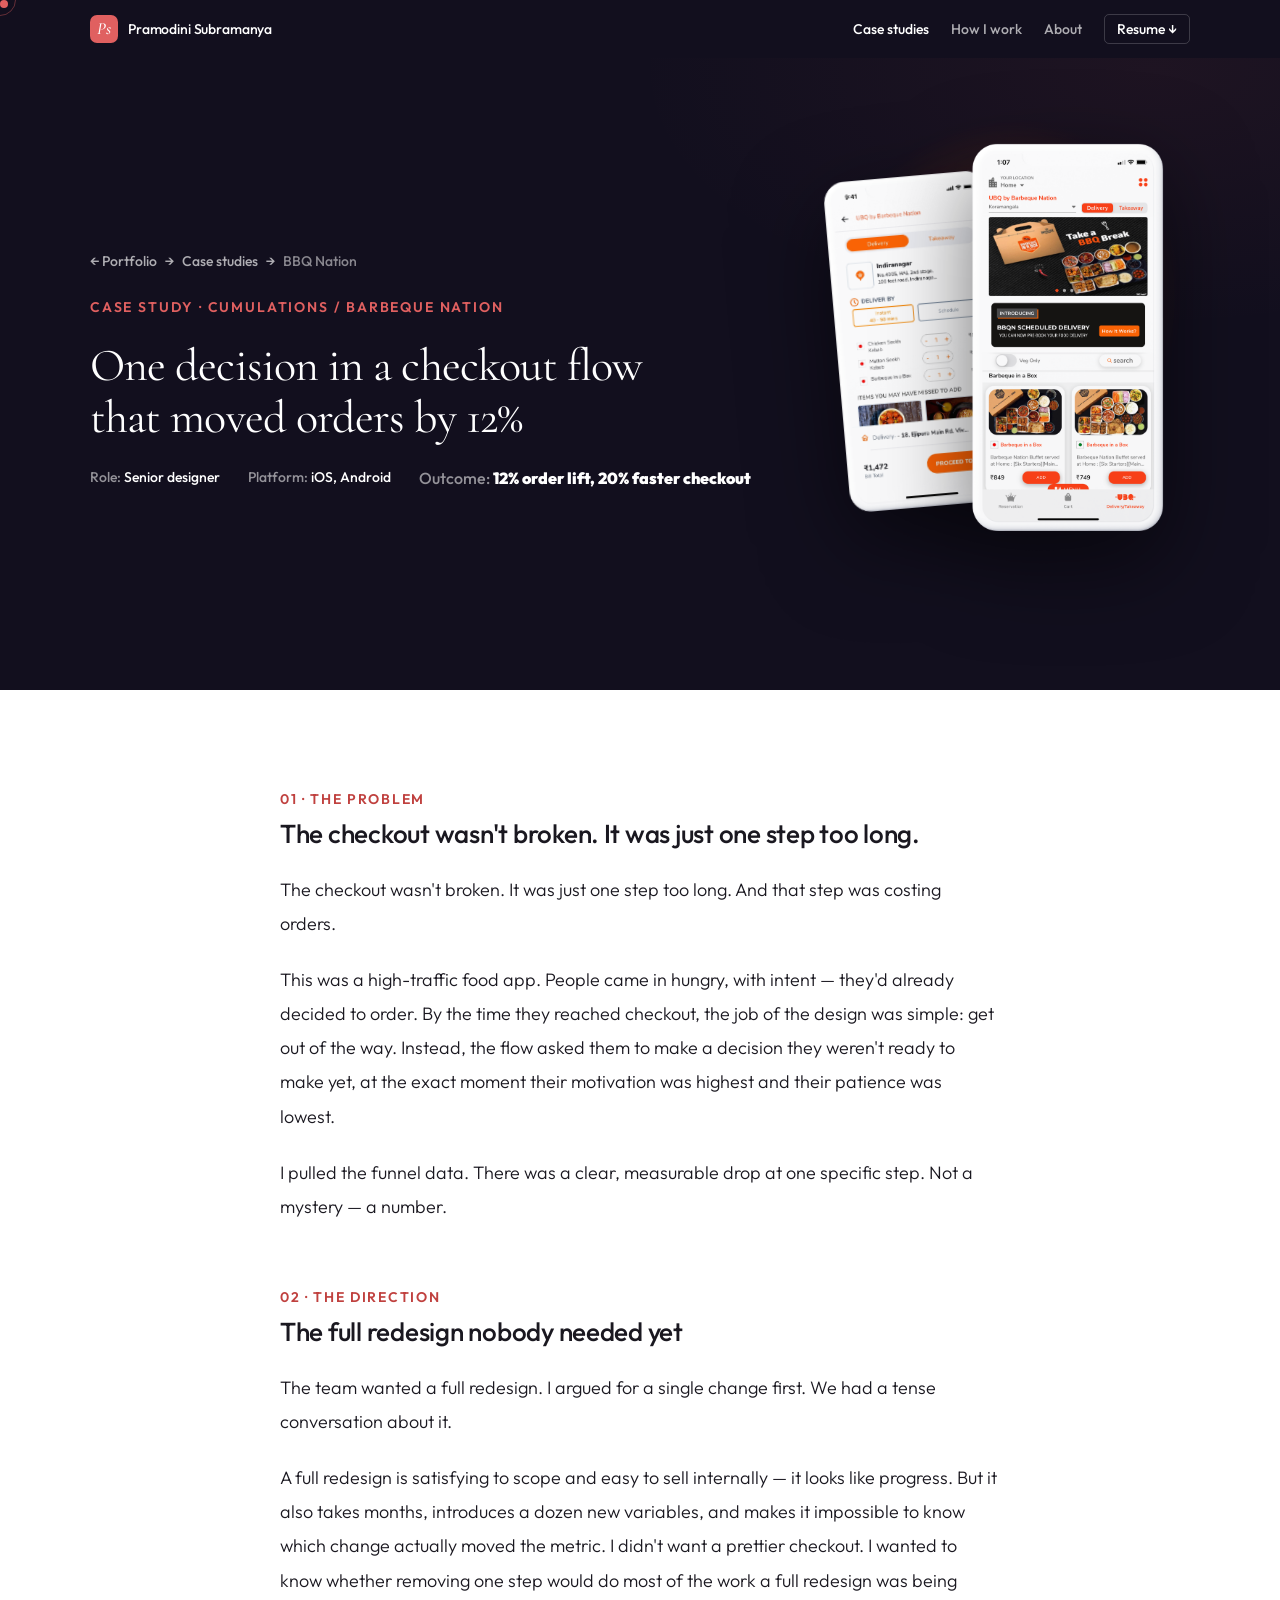
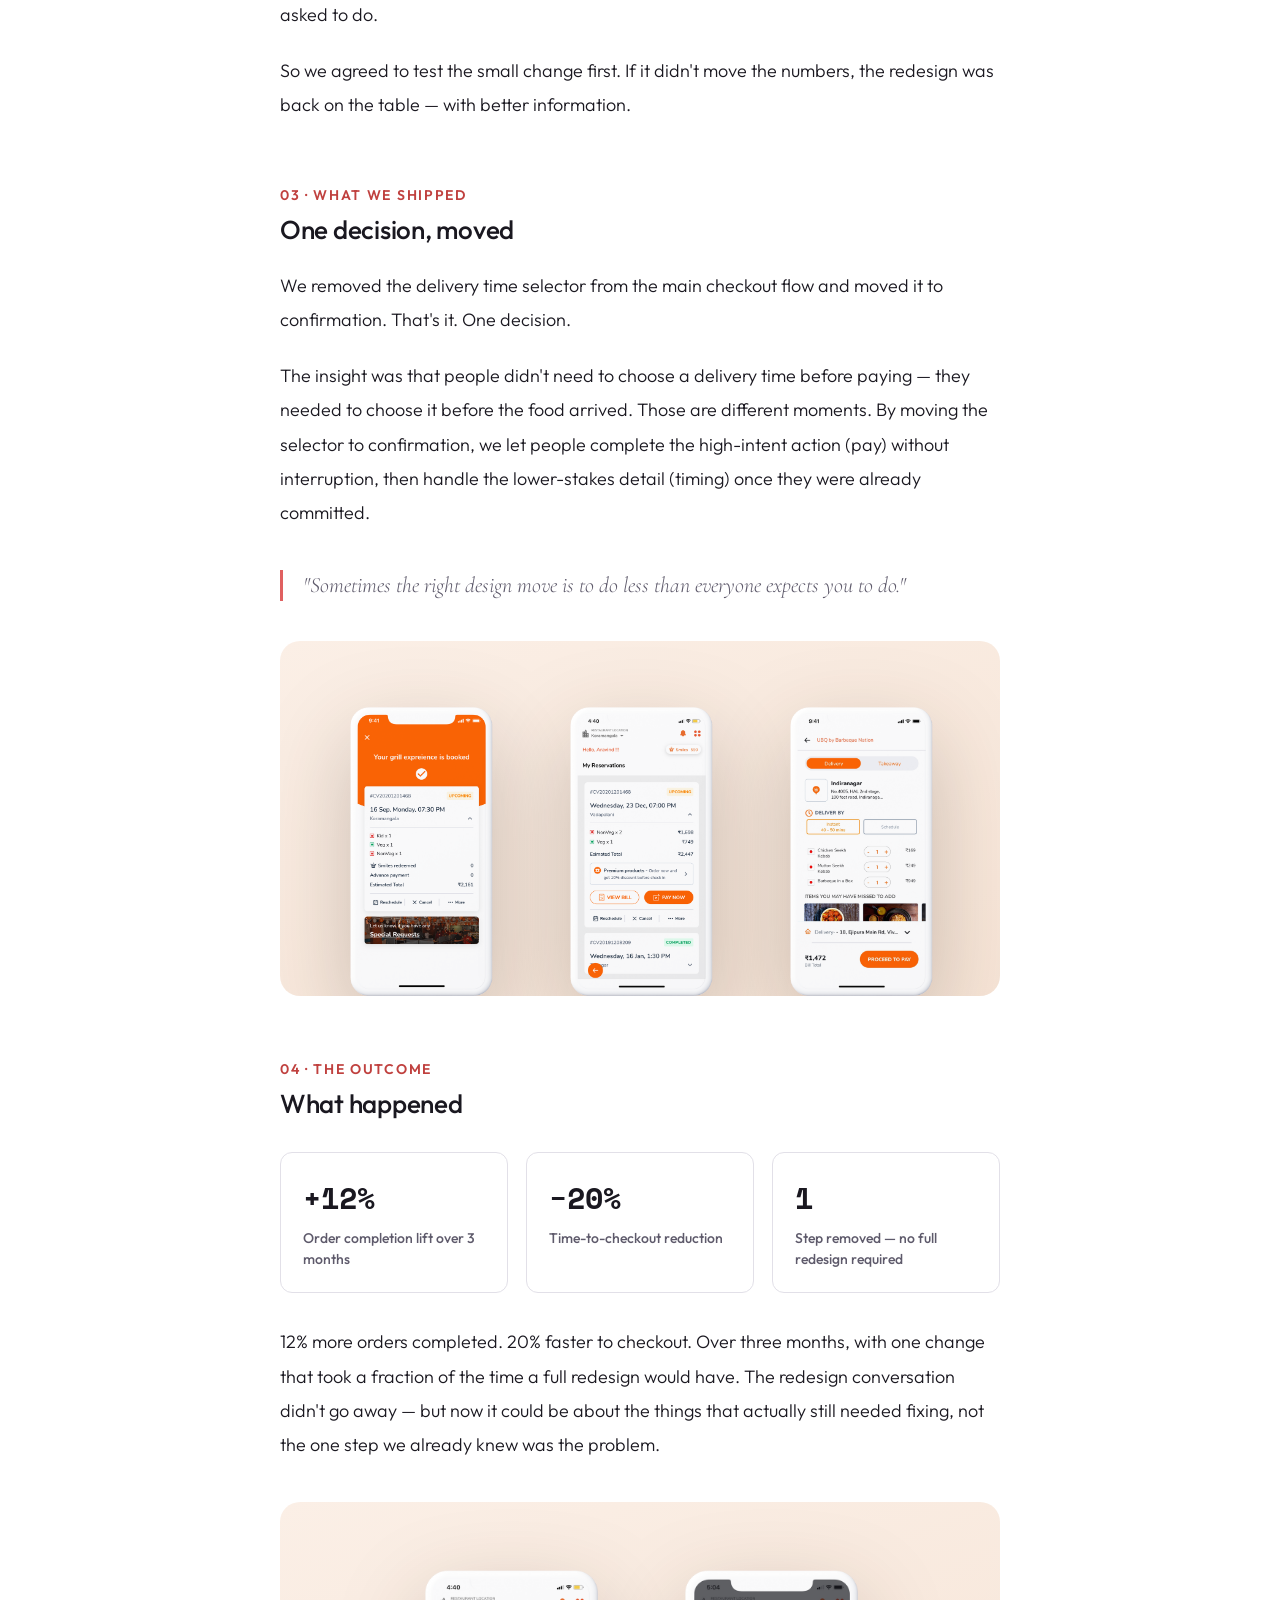
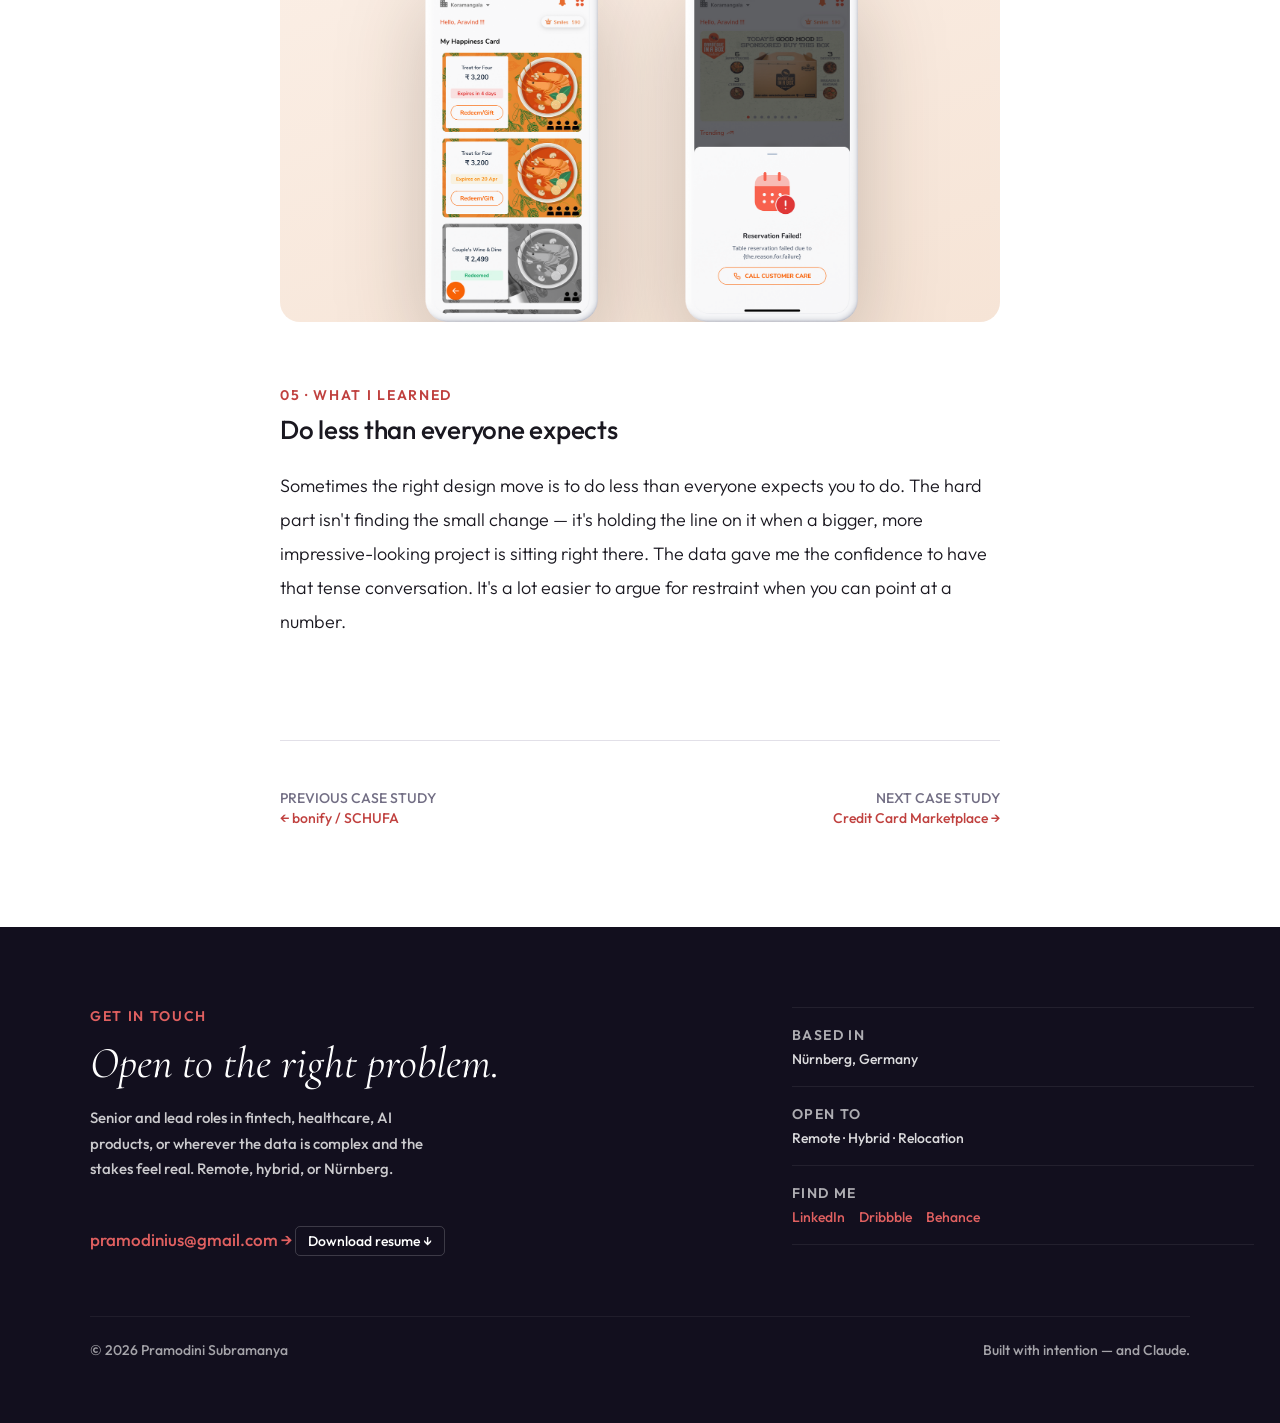
==== case-study-bbq.html @ 043a4c6e "Initial portfolio deployment" ====
<!DOCTYPE html>
<html lang="en">
<head>
<meta charset="UTF-8">
<meta name="viewport" content="width=device-width, initial-scale=1.0">
<title>Barbeque Nation Checkout — Case Study · Pramodini Subramanya</title>
<link rel="preconnect" href="https://fonts.googleapis.com">
<link rel="preconnect" href="https://fonts.gstatic.com" crossorigin>
<link href="https://fonts.googleapis.com/css2?family=Cormorant+Garamond:ital,wght@0,400;0,500;1,400;1,500&family=Outfit:wght@300;400;500;600&family=Space+Mono:wght@400;700&display=swap" rel="stylesheet">
<link rel="stylesheet" href="style.css">
</head>
<body>
<div class="scroll-bar"></div>

<!-- ============ NAV ============ -->
<nav class="nav enter">
  <a href="index.html" class="nav-brand brand-logo" data-transition><span class="brand-mark">Ps</span><span class="brand-name">Pramodini Subramanya</span></a>
  <div class="nav-right">
    <div class="nav-links">
      <a href="index.html#case-studies" class="active" data-transition>Case studies</a>
      <a href="index.html#how-i-work" data-transition>How I work</a>
      <a href="about.html" data-transition>About</a>
    </div>
    <a href="resume.pdf" download class="ghost-btn">Resume ↓</a>
    <button class="nav-burger" aria-label="Open menu"><span></span><span></span><span></span></button>
  </div>
</nav>
<div class="mobile-menu">
  <a href="index.html#case-studies" data-transition>Case studies</a>
  <a href="index.html#how-i-work" data-transition>How I work</a>
  <a href="about.html" data-transition>About</a>
  <a href="resume.pdf" download>Resume ↓</a>
</div>

<!-- ============ HERO ============ -->
<header class="hero" data-screen-label="Case study hero">
  <div class="hero-inner cs-hero-grid">
    <div class="cs-hero-copy">
      <div class="cs-breadcrumb enter" style="--d:120ms">
        <a href="index.html#case-studies" data-transition>← Portfolio</a>
        <span>→</span>
        <a href="index.html#case-studies" data-transition>Case studies</a>
        <span>→</span>
        <span style="color:rgba(255,255,255,0.5);">BBQ Nation</span>
      </div>
      <div class="eyebrow hero-eyebrow enter" style="--d:220ms">CASE STUDY · CUMULATIONS / BARBEQUE NATION</div>
      <h1 class="cs-headline enter" style="--d:340ms">One decision in a checkout flow that moved orders by 12%</h1>
      <div class="cs-meta enter" style="--d:460ms">
        <span style="color: rgb(255, 255, 255); font-size: 14px"><strong>Role:</strong> Senior designer</span>
        <span style="color: rgb(255, 255, 255); font-size: 14px"><strong>Platform:</strong> iOS, Android</span>
        <span style="color: rgb(255, 255, 255); font-weight: 900; font-size: 16px"><strong>Outcome:</strong> 12% order lift, 20% faster checkout</span>
      </div>
    </div>
    <div class="cs-hero-visual cs-hero-visual--bbq enter" style="--d:560ms" aria-hidden="true">
      <img class="bbq-phone bbq-phone--back" src="assets/bbq/pm7.png" alt="">
      <img class="bbq-phone bbq-phone--front" src="assets/bbq/pm13.png" alt="">
    </div>
  </div>
</header>

<!-- ============ BODY ============ -->
<article class="section bg-white" data-screen-label="Case study body">
  <div class="cs-body">

    <section class="cs-chapter reveal">
      <div class="eyebrow">01 · THE PROBLEM</div>
      <h2 class="cs-chapter-title">The checkout wasn't broken. It was just one step too long.</h2>
      <p class="cs-text">The checkout wasn't broken. It was just one step too long. And that step was costing orders.</p>
      <p class="cs-text">This was a high-traffic food app. People came in hungry, with intent — they'd already decided to order. By the time they reached checkout, the job of the design was simple: get out of the way. Instead, the flow asked them to make a decision they weren't ready to make yet, at the exact moment their motivation was highest and their patience was lowest.</p>
      <p class="cs-text">I pulled the funnel data. There was a clear, measurable drop at one specific step. Not a mystery — a number.</p>
    </section>

    <section class="cs-chapter reveal">
      <div class="eyebrow">02 · THE DIRECTION </div>
      <h2 class="cs-chapter-title">The full redesign nobody needed yet</h2>
      <p class="cs-text">The team wanted a full redesign. I argued for a single change first. We had a tense conversation about it.</p>
      <p class="cs-text">A full redesign is satisfying to scope and easy to sell internally — it looks like progress. But it also takes months, introduces a dozen new variables, and makes it impossible to know which change actually moved the metric. I didn't want a prettier checkout. I wanted to know whether removing one step would do most of the work a full redesign was being asked to do.</p>
      <p class="cs-text">So we agreed to test the small change first. If it didn't move the numbers, the redesign was back on the table — with better information.</p>
    </section>

    <section class="cs-chapter reveal">
      <div class="eyebrow">03 · WHAT WE SHIPPED</div>
      <h2 class="cs-chapter-title">One decision, moved</h2>
      <p class="cs-text">We removed the delivery time selector from the main checkout flow and moved it to confirmation. That's it. One decision.</p>
      <p class="cs-text">The insight was that people didn't need to choose a delivery time before paying — they needed to choose it before the food arrived. Those are different moments. By moving the selector to confirmation, we let people complete the high-intent action (pay) without interruption, then handle the lower-stakes detail (timing) once they were already committed.</p>
      <p class="cs-pull">"Sometimes the right design move is to do less than everyone expects you to do."</p>
      <div class="cs-shots cs-shots--row">
        <div class="cs-shots-panel">
          <img src="assets/bbq-mock-1.png" alt="Barbeque Nation app — happiness card screen" loading="lazy">
          <img src="assets/bbq-mock-3.png" alt="Barbeque Nation app — booking screen" loading="lazy">
          <img src="assets/bbq-mock-4.png" alt="Barbeque Nation app — menu screen" loading="lazy">
        </div>
      </div>
    </section>

    <section class="cs-chapter reveal">
      <div class="eyebrow">04 · THE OUTCOME</div>
      <h2 class="cs-chapter-title">What happened</h2>
      <div class="cs-metrics">
        <div class="cs-metric">
          <div class="cs-metric-num">+12%</div>
          <div class="cs-metric-label">Order completion lift over 3 months</div>
        </div>
        <div class="cs-metric">
          <div class="cs-metric-num">−20%</div>
          <div class="cs-metric-label">Time-to-checkout reduction</div>
        </div>
        <div class="cs-metric">
          <div class="cs-metric-num">1</div>
          <div class="cs-metric-label">Step removed — no full redesign required</div>
        </div>
      </div>
      <p class="cs-text">12% more orders completed. 20% faster to checkout. Over three months, with one change that took a fraction of the time a full redesign would have. The redesign conversation didn't go away — but now it could be about the things that actually still needed fixing, not the one step we already knew was the problem.</p>
      <div class="cs-shots cs-shots--row">
        <div class="cs-shots-panel">
          <img src="assets/bbq-mock-2.png" alt="Barbeque Nation app — rewards screen" loading="lazy">
          <img src="assets/bbq-mock-5.png" alt="Barbeque Nation app — order screen" loading="lazy">
        </div>
      </div>
    </section>

    <section class="cs-chapter reveal">
      <div class="eyebrow">05 · WHAT I LEARNED</div>
      <h2 class="cs-chapter-title">Do less than everyone expects</h2>
      <p class="cs-text">Sometimes the right design move is to do less than everyone expects you to do. The hard part isn't finding the small change — it's holding the line on it when a bigger, more impressive-looking project is sitting right there. The data gave me the confidence to have that tense conversation. It's a lot easier to argue for restraint when you can point at a number.</p>
    </section>

  </div>
</article>

<!-- ============ CASE STUDY NAV ============ -->
<section class="section bg-white" style="padding-top:0;" data-screen-label="Case study nav">
  <div class="cs-nav">
    <a href="case-study-bonify.html" data-transition>
      <span class="cs-nav-meta">PREVIOUS CASE STUDY</span>
      ← bonify / SCHUFA
    </a>
    <a href="case-study-cc.html" data-transition class="cs-nav-next">
      <span class="cs-nav-meta">NEXT CASE STUDY</span>
      Credit Card Marketplace →
    </a>
  </div>
</section>

<!-- ============ FOOTER ============ -->
<footer class="site-footer" data-screen-label="Contact">
  <div class="footer-inner">
    <div class="footer-top">
      <div class="reveal">
        <div class="eyebrow">GET IN TOUCH</div>
        <p class="footer-quote">Open to the right problem.</p>
        <p class="footer-sub">Senior and lead roles in fintech, healthcare, AI products, or wherever the data is complex and the stakes feel real. Remote, hybrid, or Nürnberg.</p>
        <a href="mailto:pramodinius@gmail.com" class="footer-email">pramodinius@gmail.com →</a>
        <a href="resume.pdf" download class="ghost-btn footer-resume">Download resume ↓</a>
      </div>
      <div class="footer-rows reveal reveal-d1">
        <div class="footer-row">
          <div class="footer-label">Based in</div>
          <div class="footer-value">Nürnberg, Germany</div>
        </div>
        <div class="footer-row">
          <div class="footer-label">Open to</div>
          <div class="footer-value">Remote · Hybrid · Relocation</div>
        </div>
        <div class="footer-row">
          <div class="footer-label">Find me</div>
          <div class="footer-value">
            <a href="https://www.linkedin.com/in/pramodinius/" target="_blank" rel="noopener">LinkedIn</a>
            <a href="https://dribbble.com/Pramodini" target="_blank" rel="noopener">Dribbble</a>
            <a href="https://www.behance.net/pramodinius" target="_blank" rel="noopener">Behance</a>
          </div>
        </div>
      </div>
    </div>
    <div class="footer-bottom">
      <span>© 2026 Pramodini Subramanya</span>
      <span>Built with intention — and Claude.</span>
    </div>
  </div>
</footer>

<script src="app.js"></script>
</body>
</html>
---- style.css ----
/* ============================================================
   Pramodini Subramanya — Portfolio
   Shared styles · Palette E (Midnight & Coral)
   ============================================================ */

:root {
  --midnight: #120F1E;
  --midnight-light: #1C1829;
  --coral: #E06060;
  --coral-dark: #C44848;
  --coral-bg: #FDEAEA;
  --coral-border: #F0BBBB;
  --page-bg: #F6F5F8;
  --white: #FFFFFF;
  --text-primary: #1A1820;
  --text-secondary: #5E5A6B;
  --text-faint: #726E84;
  --coral-on-light: #C0413F;
  --border: #E2E0E8;
  --border-hover: #C8C5D4;
  --green: #1A9E6E;
  --green-bg: #E3F5EE;
  --ease: cubic-bezier(0.22, 1, 0.36, 1);
}

* { margin: 0; padding: 0; box-sizing: border-box; }

html { scroll-behavior: smooth; }

body {
  font-family: 'Outfit', sans-serif;
  background: var(--page-bg);
  color: var(--text-primary);
  font-weight: 300;
  -webkit-font-smoothing: antialiased;
  text-rendering: optimizeLegibility;
  opacity: 1;
  transition: opacity 0.22s ease;
}
body.fade-out { opacity: 0; }

a { color: inherit; text-decoration: none; }

/* Custom cursor — only on fine pointers */
@media (hover: hover) and (pointer: fine) {
  body.cursor-active * { cursor: none; }
}
.cursor-dot {
  width: 8px; height: 8px;
  background: var(--coral);
  border-radius: 50%;
  position: fixed;
  top: 0; left: 0;
  pointer-events: none;
  z-index: 9999;
  display: flex;
  align-items: center;
  justify-content: center;
  font-family: 'Outfit', sans-serif;
  font-weight: 500;
  font-size: 11px;
  color: transparent;
  white-space: nowrap;
  transition: width 0.2s var(--ease), height 0.2s var(--ease),
              background 0.2s var(--ease), border-radius 0.2s var(--ease),
              color 0.15s var(--ease);
}
.cursor-ring {
  width: 32px; height: 32px;
  border: 1px solid rgba(224,96,96,0.4);
  border-radius: 50%;
  position: fixed;
  top: 0; left: 0;
  pointer-events: none;
  z-index: 9998;
  transition: opacity 0.2s var(--ease);
}
body.cursor-link .cursor-dot {
  width: 48px; height: 48px;
  background: rgba(224,96,96,0.3);
}
body.cursor-link .cursor-ring { opacity: 0; }
body.cursor-view .cursor-dot {
  width: auto; height: 28px;
  padding: 0 14px;
  border-radius: 20px;
  background: var(--coral);
  color: var(--white);
}
body.cursor-view .cursor-ring { opacity: 0; }
@media (hover: none), (pointer: coarse) {
  .cursor-dot, .cursor-ring { display: none; }
}

/* Scroll progress bar */
.scroll-bar {
  position: fixed;
  top: 0; left: 0;
  height: 2px;
  width: 0;
  background: var(--coral);
  z-index: 9997;
}

/* Focus rings */
a:focus-visible, button:focus-visible {
  outline: 2px solid var(--coral);
  outline-offset: 3px;
}

/* ---------- Entrance + reveal ---------- */
@keyframes slideUp {
  from { opacity: 0; transform: translateY(20px); }
  to { opacity: 1; transform: none; }
}
@keyframes navDrop {
  from { opacity: 0; transform: translateY(-20px); }
  to { opacity: 1; transform: none; }
}
.enter { opacity: 0; }
body.loaded .enter {
  animation: slideUp 0.5s var(--ease) both;
  animation-delay: var(--d, 0ms);
}
body.loaded .nav.enter {
  animation: navDrop 0.4s ease-out both;
}

.reveal {
  opacity: 0;
  transform: translateY(22px);
  transition: opacity 0.55s var(--ease), transform 0.55s var(--ease);
}
.reveal.in-view { opacity: 1; transform: none; }
.reveal-d1 { transition-delay: 80ms; }
.reveal-d2 { transition-delay: 160ms; }
.reveal-d3 { transition-delay: 240ms; }

@media (prefers-reduced-motion: reduce) {
  *, .reveal { animation: none !important; transition: none !important; }
  .enter, .reveal { opacity: 1 !important; transform: none !important; }
  html { scroll-behavior: auto; }
}

/* ---------- Shared type helpers ---------- */
.eyebrow {
  font-family: 'Outfit', sans-serif;
  font-weight: 600;
  font-size: 14px;
  letter-spacing: 0.12em;
  text-transform: uppercase;
  color: var(--coral-on-light);
}
.hero .eyebrow,
.site-footer .eyebrow { color: var(--coral); }
.serif { font-family: 'Cormorant Garamond', serif; }
.mono { font-family: 'Space Mono', monospace; }

/* ---------- NAV ---------- */
.nav {
  position: fixed;
  top: 0; left: 0; right: 0;
  height: 58px;
  background: var(--midnight);
  z-index: 200;
  display: flex;
  align-items: center;
  justify-content: space-between;
  padding: 0 max(80px, calc((100% - 1100px) / 2));
  transition: background 0.3s ease, backdrop-filter 0.3s ease, border-color 0.3s ease;
  border-bottom: 1px solid transparent;
}
.nav.scrolled {
  background: rgba(18,15,30,0.88);
  -webkit-backdrop-filter: blur(14px);
  backdrop-filter: blur(14px);
  border-bottom: 1px solid rgba(255,255,255,0.06);
}
.nav-brand { font-weight: 500; font-size: 14px; color: var(--white); }
.brand-logo { display: inline-flex; align-items: center; gap: 10px; }
.brand-mark {
  width: 28px; height: 28px;
  flex: 0 0 28px;
  border-radius: 7px;
  background: var(--coral);
  display: inline-flex;
  align-items: center;
  justify-content: center;
  font-family: 'Cormorant Garamond', serif;
  font-style: italic;
  font-weight: 500;
  font-size: 17px;
  line-height: 1;
  color: #fff;
  padding-right: 1px;
}
.brand-name { font-weight: 500; font-size: 14px; color: #fff; letter-spacing: -0.01em; white-space: nowrap; }
.nav-right { display: flex; align-items: center; gap: 22px; }
.nav-links { display: flex; align-items: center; gap: 22px; }
.nav-links a {
  font-weight: 500;
  font-size: 14px;
  color: rgba(255,255,255,0.66);
  transition: color 0.2s var(--ease), font-weight 0.2s var(--ease);
}
.nav-links a:hover { color: #fff; }
.nav-links a.active { color: #fff; font-weight: 500; }

.ghost-btn {
  display: inline-flex;
  align-items: center;
  gap: 5px;
  background: transparent;
  border: 1px solid rgba(255,255,255,0.18);
  color: #fff;
  font-family: 'Outfit', sans-serif;
  font-size: 14px;
  font-weight: 500;
  padding: 5px 12px;
  border-radius: 5px;
  cursor: pointer;
  transition: border-color 0.2s var(--ease);
}
.ghost-btn:hover { border-color: rgba(255,255,255,0.4); }

.available-badge {
  background: var(--green);
  color: #fff;
  font-size: 14px;
  font-weight: 500;
  padding: 3px 10px;
  border-radius: 20px;
}
@media (prefers-reduced-motion: no-preference) {
  .available-badge { animation: pulse 3s infinite; }
}
@keyframes pulse { 0%,100% { opacity: 1; } 50% { opacity: 0.65; } }

/* Hamburger */
.nav-burger {
  display: none;
  flex-direction: column;
  gap: 5px;
  background: none;
  border: none;
  cursor: pointer;
  padding: 6px;
}
.nav-burger span {
  display: block;
  width: 22px; height: 1.5px;
  background: #fff;
  transition: transform 0.3s var(--ease), opacity 0.3s var(--ease);
}
.mobile-menu {
  position: fixed;
  inset: 0;
  background: var(--midnight);
  z-index: 199;
  display: flex;
  flex-direction: column;
  align-items: center;
  justify-content: center;
  gap: 28px;
  opacity: 0;
  pointer-events: none;
  transition: opacity 0.3s var(--ease);
}
.mobile-menu.open { opacity: 1; pointer-events: auto; }
.mobile-menu a { font-size: 18px; font-weight: 400; color: #fff; }

/* ---------- Layout shells ---------- */
.section { padding: 100px 80px; }
.section-inner { max-width: 1100px; margin: 0 auto; }
.bg-white { background: var(--white); }
.bg-page { background: var(--page-bg); }
.bg-cream { background: #F4EEE4; }
.bg-midnight { background: var(--midnight); }

.section-header { margin-bottom: 56px; }
.section-title {
  font-weight: 500;
  font-size: 30px;
  color: var(--text-primary);
  margin-top: 10px;
  letter-spacing: -0.01em;
}
.section-sub {
  font-weight: 300;
  font-size: 16px;
  color: var(--text-secondary);
  line-height: 1.65;
  max-width: 440px;
  margin-top: 10px;
}

/* ---------- HERO (shared) ---------- */
.hero {
  background: var(--midnight);
  padding: 130px 80px 80px;
  position: relative;
  background-image: radial-gradient(ellipse 800px 400px at 90% 10%, rgba(224,96,96,0.06) 0%, transparent 65%);
}
.hero-full { min-height: 100vh; display: flex; flex-direction: column; justify-content: center; }
.hero-inner { max-width: 1100px; margin: 0 auto; width: 100%; }

/* Two-column hero with portrait */
.hero-inner-split {
  display: grid;
  grid-template-columns: minmax(0,1fr) 380px;
  grid-template-areas: "copy portrait" "proof proof";
  column-gap: 64px;
  row-gap: 60px;
  align-items: center;
}
.hero-copy { grid-area: copy; }
.hero-portrait { grid-area: portrait; justify-self: end; width: 100%; max-width: 380px; }
.hero-inner-split .proof-strip { grid-area: proof; }
.hero-portrait-frame {
  position: relative;
  width: 100%;
  aspect-ratio: 1000 / 1066;
  border-radius: 26px;
  overflow: hidden;
  box-shadow: 0 40px 80px -30px rgba(0,0,0,0.6), 0 0 0 1px rgba(255,255,255,0.06);
}
.hero-portrait-frame img { width: 100%; height: 100%; display: block; }
.eyelid {
  position: absolute;
  transform-origin: 50% 0%;
  transform: scaleY(0);
  border-radius: 42% 42% 50% 50% / 22% 22% 100% 100%;
  box-shadow: inset 0 2px 4px rgba(140,60,35,0.35);
  pointer-events: none;
  animation: blink 5.4s ease-in-out infinite;
}
.eyelid-left  { left: 33.4%; top: 43.6%; width: 12.6%; height: 6.0%; background: linear-gradient(#f3956a 0%, #f6a172 100%); }
.eyelid-right { left: 54.6%; top: 43.6%; width: 11.8%; height: 5.8%; background: linear-gradient(#ec8a60 0%, #f1996a 100%); }
@keyframes blink {
  0%, 92% { transform: scaleY(0); }
  95% { transform: scaleY(1); }
  97% { transform: scaleY(1); }
  100% { transform: scaleY(0); }
}
.hero-eyebrow { margin-bottom: 24px; letter-spacing: 0.13em; }

.hero-headline {
  font-family: 'Cormorant Garamond', serif;
  font-weight: 400;
  font-size: 58px;
  line-height: 1.1;
  letter-spacing: -0.02em;
  color: #fff;
  max-width: 660px;
}
.hero-headline .hl-italic { font-style: italic; color: rgba(255,255,255,0.55); display: block; }
.hero-headline span { display: block; }

.hero-sub {
  font-weight: 300;
  font-size: 17px;
  color: rgba(255,255,255,0.72);
  line-height: 1.8;
  max-width: 460px;
  margin-top: 26px;
  margin-bottom: 38px;
}

.hero-ctas { display: flex; gap: 10px; }
.btn-primary {
  display: inline-flex;
  align-items: center;
  background: var(--coral-dark);
  color: #fff;
  font-weight: 500;
  font-size: 14px;
  padding: 12px 24px;
  border-radius: 7px;
  border: none;
  cursor: pointer;
  transition: background 0.2s var(--ease);
}
.btn-primary:hover { background: #AE3E3E; }
.btn-secondary {
  display: inline-flex;
  align-items: center;
  background: transparent;
  border: 1px solid rgba(255,255,255,0.18);
  color: #fff;
  font-size: 14px;
  font-weight: 500;
  padding: 12px 24px;
  border-radius: 7px;
  cursor: pointer;
  transition: border-color 0.2s var(--ease);
}
.btn-secondary:hover { border-color: rgba(255,255,255,0.4); }

/* Proof strip */
.proof-strip {
  border-top: 1px solid rgba(255,255,255,0.07);
  margin-top: 64px;
  padding-top: 48px;
  display: grid;
  grid-template-columns: repeat(4, 1fr);
  gap: 40px;
  max-width: 860px;
}
.stat-num {
  font-family: 'Space Mono', monospace;
  font-weight: 700;
  font-size: 36px;
  color: #fff;
}
.stat-label {
  font-weight: 500;
  font-size: 14px;
  color: rgba(255,255,255,0.66);
  line-height: 1.55;
  margin-top: 8px;
  max-width: 140px;
}

/* ---------- CASE STUDY CARDS ---------- */
.case-grid { display: grid; gap: 18px; }
.case-row-2 { display: grid; grid-template-columns: 1fr 1fr; gap: 18px; }

.case-card {
  display: block;
  background: var(--white);
  border: 1px solid var(--border);
  border-left: 0 solid var(--coral);
  border-radius: 14px;
  overflow: hidden;
  transition: border-left-width 0.2s ease, border-color 0.2s ease;
}
.case-card:hover { border-left: 3px solid var(--coral); }

/* ---------- Sticky stacking case studies ---------- */
.case-grid { display: block; }
.case-grid > .case-card {
  position: relative;
  display: flex;
  flex-direction: column;
  margin-bottom: clamp(40px, 6vh, 72px);
  background: var(--white);
  box-shadow: 0 2px 6px rgba(20,15,28,0.04), 0 36px 70px -30px rgba(20,15,28,0.38);
  transform-origin: 50% 0;
}
.case-grid > .case-card > .case-thumb {
  flex: 0 0 320px;
  height: 320px;
}
.case-grid > .case-card > .case-body {
  flex: 1 1 auto;
  min-height: 0;
}
.case-grid > .case-card .case-body-lead { align-content: space-between; }
.case-grid > .case-card .case-body-sm { display: flex; flex-direction: column; }
.case-grid > .case-card .case-body-sm .tags { margin-top: auto; }
.case-grid > .case-card .case-body-sm .case-footer { margin-top: auto; }
.case-grid > .case-card:last-child { margin-bottom: 0; }

.case-thumb {
  position: relative;
  overflow: hidden;
}
.case-thumb-inner {
  position: absolute;
  inset: 0;
  transition: transform 0.5s ease;
}
.case-card:hover .case-thumb-inner { transform: scale(1.04); }

.thumb-device {
  position: absolute;
  top: 44px;
  right: 64px;
  width: 210px;
  padding: 7px;
  background: #0A0A0E;
  border-radius: 30px;
  box-shadow: 0 26px 52px -18px rgba(0,0,0,0.7), 0 0 0 1px rgba(0,0,0,0.5);
  transition: transform 0.5s var(--ease);
  z-index: 1;
}
.thumb-device--front { top: 40px; right: 78px; width: 192px; z-index: 2; }
.thumb-device--back { top: 60px; right: 220px; width: 162px; padding: 6px; border-radius: 26px; transform: rotate(-6deg); z-index: 1; }
.thumb-device .device-screen { border-radius: 24px; overflow: hidden; background: #fff; }
.thumb-device--back .device-screen { border-radius: 20px; }
.thumb-device img { width: 100%; display: block; }
.case-card:hover .thumb-device--front { transform: translateY(-8px); }
.case-card:hover .thumb-device--back { transform: rotate(-6deg) translateY(-8px); }
.thumb-lead {
  height: 320px;
  background:
    radial-gradient(55% 78% at 74% 44%, rgba(26,158,110,0.40) 0%, rgba(26,158,110,0) 60%),
    radial-gradient(70% 90% at 12% 18%, rgba(224,96,96,0.14) 0%, rgba(224,96,96,0) 55%),
    linear-gradient(158deg, #183B30 0%, #15182C 58%, #100D1C 100%);
}
.thumb-bbq { height: 200px; background: linear-gradient(135deg, #1A1210 0%, #2A1E18 100%); }
.thumb-ai { height: 200px; background: #0E0D16; }

/* BBQ lead cover — full-width banner with framed phone mockups */
.thumb-bbq-lead {
  height: 320px;
  background:
    radial-gradient(54% 82% at 74% 46%, rgba(232,101,31,0.34) 0%, rgba(232,101,31,0) 60%),
    linear-gradient(158deg, #311E12 0%, #1F140F 60%, #140F0C 100%);
}
.thumb-bbq-phone {
  position: absolute;
  top: 30px;
  height: auto;
  filter: drop-shadow(0 26px 40px rgba(0,0,0,0.55));
  transition: transform 0.5s var(--ease);
}
.thumb-bbq-phone--front { right: 88px; width: 188px; z-index: 2; }
.thumb-bbq-phone--back { right: 240px; top: 48px; width: 160px; transform: rotate(-6deg); z-index: 1; }
.case-card:hover .thumb-bbq-phone--front { transform: translateY(-8px); }
.case-card:hover .thumb-bbq-phone--back { transform: rotate(-6deg) translateY(-8px); }

.thumb-overlay { position: absolute; bottom: 0; left: 0; padding: 24px; z-index: 2; }
.thumb-tag { font-weight: 500; font-size: 14px; color: rgba(255,255,255,0.72); margin-bottom: 6px; }
.thumb-title { font-weight: 500; font-size: 18px; color: #fff; }
.thumb-decoration { position: absolute; z-index: 1; pointer-events: none; }
.thumb-decoration.top-right { top: 22px; right: 22px; }
.thumb-decoration.center { top: 50%; left: 50%; transform: translate(-50%,-50%); }

.case-body { padding: 28px; }
.case-body-sm { padding: 22px; }

/* Lead card — body split with outcome panel */
.case-body-lead {
  display: grid;
  grid-template-columns: minmax(0,1fr) 268px;
  grid-template-areas:
    "main outcome";
  column-gap: 48px;
  row-gap: 26px;
  align-items: start;
}
.case-lead-main { grid-area: main; }
.case-body-lead .case-outcome { grid-area: outcome; }
.case-outcome {
  border: 1px solid var(--border);
  border-radius: 12px;
  padding: 20px 20px 22px;
  background: var(--page-bg);
  align-self: stretch;
}
.case-outcome-label {
  font-size: 14px;
  letter-spacing: 0.13em;
  text-transform: uppercase;
  font-weight: 500;
  color: var(--text-faint);
  margin-bottom: 16px;
}
.case-outcome-stats { display: flex; flex-direction: column; gap: 15px; }
.case-outcome-stat .num {
  font-family: 'Space Mono', monospace;
  font-weight: 700;
  font-size: 25px;
  line-height: 1;
  color: var(--text-primary);
}
.case-outcome-stat:first-child .num { color: var(--coral); }
.case-outcome-stat .lbl {
  font-size: 14px;
  font-weight: 500;
  line-height: 1.5;
  color: var(--text-secondary);
  margin-top: 6px;
}

.tags { display: flex; flex-wrap: wrap; gap: 6px; margin-bottom: 14px; }
.tag {
  font-weight: 500;
  font-size: 14px;
  color: var(--text-secondary);
  border: 1px solid var(--border);
  padding: 3px 10px;
  border-radius: 20px;
  white-space: nowrap;
}

.case-title {
  font-weight: 500;
  color: var(--text-primary);
  line-height: 1.35;
}
.case-title-lead { font-size: 20px; max-width: 560px; }
.case-title-sm { font-size: 17px; }
.case-desc {
  font-weight: 500;
  color: var(--text-secondary);
  margin-top: 10px;
}
.case-desc-lead { font-size: 14px; line-height: 1.75; max-width: 580px; }
.case-desc-sm { font-size: 14px; line-height: 1.7; }
.case-body-wide .case-title-sm, .case-body-wide .case-desc-sm { max-width: 640px; }

.case-footer {
  display: flex;
  justify-content: space-between;
  align-items: center;
  margin-top: 22px;
  padding-top: 18px;
  border-top: 1px solid var(--border);
}
.case-footer-sm { margin-top: 18px; padding-top: 14px; }
.case-footer-meta { font-weight: 500; font-size: 14px; color: var(--text-faint); }
.case-footer-link { font-weight: 500; font-size: 14px; color: var(--coral-on-light); }
.case-card:hover .case-footer-link { text-decoration: underline; }
.case-read-link {
  display: inline-flex;
  align-items: center;
  gap: 5px;
  margin-top: 18px;
  font-weight: 500;
  font-size: 14px;
  color: var(--coral-on-light);
  transition: gap 0.3s var(--ease);
}
.case-card:hover .case-read-link { text-decoration: underline; gap: 9px; }

/* ---------- HOW I WORK (editorial numbered list) ---------- */
.work-list { margin-top: 8px; }
.work-item {
  display: grid;
  grid-template-columns: 150px 1fr;
  gap: 40px;
  align-items: start;
  padding: 44px 0;
  border-top: 1px solid rgba(26,24,32,0.14);
}
.work-item:last-child { border-bottom: 1px solid rgba(26,24,32,0.14); }
.work-num {
  font-family: 'Space Mono', monospace;
  font-weight: 700;
  font-size: clamp(40px, 4.5vw, 64px);
  line-height: 0.9;
  color: var(--text-faint);
  transition: color 0.35s var(--ease), transform 0.35s var(--ease);
  transform-origin: left center;
}
.work-content { max-width: 640px; padding-top: 6px; }
.work-title {
  font-family: 'Cormorant Garamond', serif;
  font-weight: 400;
  font-size: 32px;
  line-height: 1.15;
  letter-spacing: -0.01em;
  color: var(--text-primary);
  margin-bottom: 14px;
}
.work-body {
  font-weight: 300;
  font-size: 16px;
  color: var(--text-secondary);
  line-height: 1.8;
}
.work-item:hover .work-num { color: var(--coral); transform: scale(1.06); }
.work-item:hover .work-title { color: var(--coral-dark); }

/* Marquee */
.marquee-label { font-weight: 500; font-size: 14px; color: var(--text-faint); margin-bottom: 12px; }
.marquee {
  overflow: hidden;
  -webkit-mask-image: linear-gradient(90deg, transparent, #000 6%, #000 94%, transparent);
  mask-image: linear-gradient(90deg, transparent, #000 6%, #000 94%, transparent);
}
.marquee-inner { display: flex; width: max-content; animation: marquee 18s linear infinite; }
@keyframes marquee { from { transform: translateX(0); } to { transform: translateX(-50%); } }
.marquee-pill {
  display: inline-flex;
  align-items: center;
  gap: 8px;
  font-weight: 500;
  font-size: 14px;
  color: var(--text-secondary);
  background: var(--white);
  border: 1px solid var(--border);
  padding: 5px 14px;
  border-radius: 20px;
  margin-right: 8px;
  white-space: nowrap;
}
.marquee-pill svg { width: 15px; height: 15px; flex-shrink: 0; display: block; }

/* ---------- MENTORSHIP ---------- */
.mentor-grid {
  display: block;
}
.mentor-grid .mentor-title { max-width: 520px; }
.mentor-title {
  font-weight: 500;
  font-size: 28px;
  color: var(--text-primary);
  max-width: 340px;
  line-height: 1.3;
  margin-top: 10px;
  letter-spacing: -0.01em;
}
.mentor-body {
  font-weight: 500;
  font-size: 15px;
  color: var(--text-secondary);
  line-height: 1.8;
  margin-top: 20px;
}
.mentor-body + .mentor-body { margin-top: 18px; }
.mentor-divider { border: none; border-top: 1px solid var(--border); margin: 32px 0; }
.mentor-cta-q { font-weight: 500; font-size: 14px; color: var(--text-secondary); margin-bottom: 4px; }
.mentor-cta-link { font-weight: 500; font-size: 14px; color: var(--coral-on-light); }
.mentor-cta-link:hover { text-decoration: underline; }

.testimonials { display: grid; grid-template-columns: repeat(3, 1fr); gap: 16px; margin-top: 56px; }
.testimonial {
  background: var(--page-bg);
  border: 1px solid var(--border);
  border-radius: 10px;
  padding: 20px;
}
.testimonial-mark {
  font-family: 'Cormorant Garamond', serif;
  font-style: italic;
  font-size: 42px;
  color: var(--border);
  display: block;
  margin-bottom: -10px;
  line-height: 1;
}
.testimonial-quote {
  font-weight: 500;
  font-style: italic;
  font-size: 14px;
  color: var(--text-secondary);
  line-height: 1.65;
}
.testimonial-attr {
  font-weight: 500;
  font-size: 14px;
  color: var(--text-primary);
  margin-top: 14px;
}

/* ---------- FOOTER ---------- */
.site-footer { background: var(--midnight); padding: 80px 80px 40px; }
.footer-inner { max-width: 1100px; margin: 0 auto; }
.footer-top { display: grid; grid-template-columns: 58% 42%; gap: 64px; }
.footer-quote {
  font-family: 'Cormorant Garamond', serif;
  font-style: italic;
  font-weight: 400;
  font-size: 44px;
  color: #fff;
  line-height: 1.2;
  margin-top: 12px;
}
.footer-sub {
  font-weight: 500;
  font-size: 15px;
  color: rgba(255,255,255,0.78);
  line-height: 1.7;
  max-width: 360px;
  margin-top: 16px;
  margin-bottom: 28px;
}
.footer-email {
  display: inline-flex;
  align-items: center;
  gap: 6px;
  font-weight: 500;
  font-size: 17px;
  color: var(--coral);
}
.footer-email:hover { text-decoration: underline; }
.footer-resume { margin-top: 16px; width: fit-content; }

.footer-rows { display: flex; flex-direction: column; }
.footer-row { border-top: 1px solid rgba(255,255,255,0.07); padding: 18px 0; }
.footer-row:last-child { border-bottom: 1px solid rgba(255,255,255,0.07); }
.footer-label {
  font-weight: 600;
  font-size: 14px;
  letter-spacing: 0.1em;
  text-transform: uppercase;
  color: rgba(255,255,255,0.66);
  margin-bottom: 6px;
}
.footer-value {
  font-weight: 500;
  font-size: 14px;
  color: rgba(255,255,255,0.85);
  display: flex;
  gap: 14px;
  flex-wrap: wrap;
}
.footer-value a { color: var(--coral); }
.footer-value a:hover { text-decoration: underline; }

.footer-bottom {
  border-top: 1px solid rgba(255,255,255,0.06);
  margin-top: 60px;
  padding: 24px 0;
  display: flex;
  justify-content: space-between;
  align-items: center;
}
.footer-bottom span { font-weight: 500; font-size: 14px; color: rgba(255,255,255,0.62); }

/* ---------- ABOUT PAGE ---------- */
.back-link {
  background: var(--midnight);
  padding: 78px 80px 0;
}
.back-link a { font-weight: 500; font-size: 14px; color: rgba(255,255,255,0.6); transition: color 0.2s var(--ease); }
.back-link a:hover { color: #fff; }
.back-link .back-inner { max-width: 1100px; margin: 0 auto; }

.about-hero { padding-top: 40px; }
.about-headline { font-size: 52px; }

/* Experience — "previously part of teams at" wordmark strip */
.brand-strip { margin: 8px 0 56px; }
.brand-strip-label {
  font-weight: 500;
  font-size: 14px;
  letter-spacing: 0.16em;
  text-transform: uppercase;
  color: var(--text-faint);
  margin-bottom: 22px;
}
.brand-marquee {
  -webkit-mask-image: linear-gradient(90deg, transparent, #000 5%, #000 95%, transparent);
  mask-image: linear-gradient(90deg, transparent, #000 5%, #000 95%, transparent);
}
.brand-marquee-inner { animation-duration: 32s; }
.brand-chip {
  display: inline-flex;
  align-items: center;
  margin-right: 56px;
  font-weight: 500;
  font-size: 26px;
  letter-spacing: -0.01em;
  color: var(--text-faint);
  white-space: nowrap;
  opacity: 0.65;
  transition: color 0.3s var(--ease), opacity 0.3s var(--ease);
}
.brand-chip:hover { color: var(--coral); opacity: 1; }
@media (max-width: 760px) {
  .brand-chip { font-size: 20px; margin-right: 40px; }
}

/* About hero — name + role beside portrait */
.about-hero-grid {
  display: grid;
  grid-template-columns: minmax(0,1fr) 420px;
  column-gap: 56px;
  align-items: center;
}
.about-hero-copy { align-self: center; }
.about-name {
  font-family: 'Cormorant Garamond', serif;
  font-weight: 500;
  font-size: 60px;
  line-height: 1.04;
  letter-spacing: -0.02em;
  color: #fff;
  max-width: 9ch;
}
.about-role {
  margin-top: 22px;
  font-weight: 400;
  font-size: 17px;
  line-height: 1.5;
  color: var(--coral);
}
.about-intro {
  margin-top: 22px;
  max-width: 50ch;
  font-weight: 300;
  font-size: 16px;
  line-height: 1.65;
  color: rgba(255,255,255,0.72);
}
.about-role span {
  display: block;
  margin-top: 6px;
  font-weight: 500;
  font-size: 14px;
  color: rgba(255,255,255,0.5);
}
.about-portrait {
  width: 100%;
  max-width: 420px;
  justify-self: end;
  aspect-ratio: 4 / 5;
  border-radius: 18px;
  overflow: hidden;
  box-shadow: 0 40px 80px -36px rgba(0,0,0,0.7), 0 0 0 1px rgba(255,255,255,0.06);
}
.about-portrait img {
  width: 100%;
  height: 100%;
  object-fit: cover;
  object-position: 50% 82%;
  transform: scale(1.32);
  transform-origin: 50% 88%;
  display: block;
}
@media (max-width: 760px) {
  .about-hero-grid { grid-template-columns: 1fr; row-gap: 36px; }
  .about-portrait { max-width: 320px; aspect-ratio: 3 / 4; }
  .about-name { font-size: 40px; max-width: none; }
}

.essay { max-width: 740px; margin: 0 auto; }
.essay p {
  font-weight: 300;
  font-size: 18px;
  color: var(--text-primary);
  line-height: 1.9;
}
.essay p + p { margin-top: 26px; }
.pull-quote {
  font-family: 'Cormorant Garamond', serif;
  font-style: italic;
  font-size: 26px;
  color: var(--text-secondary);
  border-left: 3px solid var(--coral);
  padding-left: 24px;
  margin: 40px 0;
  line-height: 1.4;
}

/* Experience — editorial two-column rows */
.timeline { position: relative; max-width: 960px; }
.timeline-node {
  display: grid;
  grid-template-columns: 210px 1fr;
  gap: 56px;
  padding: 40px 0;
  border-top: 1px solid var(--border);
  align-items: start;
}
.timeline-node:first-child { border-top: none; padding-top: 4px; }
.timeline-node:last-child { padding-bottom: 0; }
.tl-meta { padding-top: 3px; }
.tl-date {
  font-weight: 500;
  font-size: 14px;
  color: var(--text-primary);
  letter-spacing: 0.08em;
}
.tl-company { font-weight: 600; font-size: 21px; color: var(--text-primary); letter-spacing: -0.01em; }
.tl-role { font-weight: 500; font-size: 15px; color: var(--coral-on-light); margin-top: 4px; }
.tl-location { font-weight: 500; font-size: 14px; color: var(--text-faint); margin-top: 8px; }
.tl-prose {
  font-weight: 500;
  font-size: 15px;
  color: var(--text-secondary);
  line-height: 1.75;
  margin-top: 16px;
}
.tl-list { list-style: none; margin-top: 16px; }
.tl-list li {
  font-weight: 500;
  font-size: 14px;
  color: var(--text-secondary);
  line-height: 1.7;
  padding-left: 22px;
  position: relative;
  margin-top: 8px;
}
.tl-list li::before { content: "—"; position: absolute; left: 0; color: var(--coral); }
@media (max-width: 700px) {
  .timeline-node { grid-template-columns: 1fr; gap: 14px; padding: 32px 0; }
  .tl-meta { padding-top: 0; }
}

/* Education + languages */
.edu-grid { display: grid; grid-template-columns: 1fr 1fr; gap: 64px; }
.edu-entry { padding: 18px 0; border-top: 1px solid var(--border); }
.edu-entry:first-of-type { border-top: none; padding-top: 0; }
.edu-title { font-weight: 500; font-size: 15px; color: var(--text-primary); }
.edu-inst { font-weight: 500; font-size: 14px; color: var(--text-secondary); margin-top: 3px; }
.lang-entry { padding: 18px 0; border-top: 1px solid var(--border); }
.lang-entry:first-of-type { border-top: none; padding-top: 0; }
.lang-name { font-weight: 500; font-size: 15px; color: var(--text-primary); }
.lang-level { font-weight: 500; font-size: 14px; color: var(--text-secondary); margin-top: 3px; }
.lang-note { font-weight: 500; font-style: italic; font-size: 14px; color: var(--text-secondary); margin-top: 18px; line-height: 1.7; }

/* ---------- CASE STUDY PAGES ---------- */
.cs-breadcrumb {
  font-weight: 500;
  font-size: 14px;
  color: rgba(255,255,255,0.66);
  margin-bottom: 28px;
  display: flex;
  align-items: center;
  gap: 8px;
  flex-wrap: wrap;
  row-gap: 4px;
}
.cs-breadcrumb a { transition: color 0.2s var(--ease); }
.cs-breadcrumb a:hover { color: #fff; }
.cs-headline {
  font-family: 'Cormorant Garamond', serif;
  font-weight: 400;
  font-size: 50px;
  line-height: 1.12;
  letter-spacing: -0.02em;
  color: #fff;
  max-width: 800px;
}
.cs-meta {
  display: flex;
  flex-wrap: wrap;
  gap: 28px;
  margin-top: 24px;
}
.cs-meta span { font-weight: 500; font-size: 14px; color: rgba(255,255,255,0.7); }
.cs-meta strong { font-weight: 500; color: rgba(255,255,255,0.55); }

/* Case study hero — copy + product shot */
.cs-hero-grid {
  display: grid;
  grid-template-columns: minmax(0,1fr) 380px;
  gap: 56px;
  align-items: center;
}
.cs-hero-grid .cs-headline { max-width: 560px; font-size: 46px; }
.cs-hero-visual {
  position: relative;
  height: 480px;
  justify-self: end;
  width: 380px;
}
.cs-hero-visual::before {
  content: "";
  position: absolute;
  inset: -6% -4% 8% -8%;
  background: radial-gradient(60% 55% at 60% 42%, rgba(26,158,110,0.30) 0%, rgba(26,158,110,0) 70%);
  filter: blur(6px);
}
.cs-hero-visual .cs-hero-phone {
  position: absolute;
  padding: 8px;
  border-radius: 36px;
}
.cs-hero-visual .cs-hero-phone .device-screen { border-radius: 28px; }
.cs-hero-visual .cs-hero-phone--back {
  left: 4px;
  top: 30px;
  width: 196px;
  z-index: 1;
  transform: rotate(-5deg);
  box-shadow: 0 30px 60px -26px rgba(0,0,0,0.8), 0 0 0 1px rgba(0,0,0,0.5);
}
.cs-hero-visual .cs-hero-phone--front {
  right: 0;
  top: 0;
  width: 224px;
  z-index: 2;
  box-shadow: 0 36px 70px -24px rgba(0,0,0,0.85), 0 0 0 1px rgba(0,0,0,0.5);
}

/* ---------- BBQ Nation case study (real framed screenshots) ---------- */
.cs-hero-visual--bbq::before {
  background: radial-gradient(58% 55% at 54% 42%, rgba(232,101,31,0.34) 0%, rgba(232,101,31,0) 70%);
}
.bbq-phone {
  position: absolute;
  height: auto;
  display: block;
  filter: drop-shadow(0 30px 44px rgba(0,0,0,0.55));
}
.bbq-phone--front { right: 0; top: 0; width: 248px; z-index: 2; }
.bbq-phone--back { left: 0; top: 34px; width: 212px; z-index: 1; transform: rotate(-5deg); }

.cs-showcase--bbq {
  background:
    radial-gradient(120% 90% at 50% 0%, rgba(232,101,31,0.24) 0%, rgba(232,101,31,0) 55%),
    linear-gradient(168deg, #2C1B12 0%, #16110E 80%);
}
.cs-showcase--bbq .cs-flow-arrow { margin-top: 150px; }
.bbq-screen {
  width: 232px;
  height: auto;
  display: block;
  filter: drop-shadow(0 22px 40px rgba(0,0,0,0.5));
}

/* App gallery band */
.bbq-gallery-band {
  background:
    radial-gradient(80% 60% at 50% 0%, rgba(232,101,31,0.16) 0%, rgba(232,101,31,0) 60%),
    linear-gradient(160deg, #2C1B12 0%, #16110E 100%);
  padding: 90px 80px;
}
.bbq-gallery-head { max-width: 1100px; margin: 0 auto 48px; text-align: center; }
.bbq-gallery-head .eyebrow { color: #E8651F; }
.bbq-gallery-title {
  font-family: 'Cormorant Garamond', serif;
  font-weight: 400;
  font-size: 34px;
  color: #fff;
  margin-top: 12px;
  letter-spacing: -0.01em;
}
.bbq-gallery {
  display: flex;
  gap: 20px;
  justify-content: center;
  align-items: flex-start;
  flex-wrap: wrap;
  max-width: 1100px;
  margin: 0 auto;
}
.bbq-gallery figure { display: flex; flex-direction: column; align-items: center; gap: 12px; width: 184px; }
.bbq-gallery img {
  width: 184px;
  height: auto;
  display: block;
  filter: drop-shadow(0 18px 32px rgba(0,0,0,0.5));
}
.bbq-gallery figcaption {
  font-size: 14px;
  font-weight: 500;
  color: rgba(255,255,255,0.6);
  text-align: center;
}

.cs-body { max-width: 720px; margin: 0 auto; }
.cs-chapter { margin-bottom: 64px; }
.cs-chapter:last-child { margin-bottom: 0; }
.cs-chapter-title {
  font-weight: 500;
  font-size: 26px;
  color: var(--text-primary);
  margin-top: 10px;
  line-height: 1.25;
  letter-spacing: -0.01em;
}
.cs-text {
  font-weight: 300;
  font-size: 18px;
  color: var(--text-primary);
  line-height: 1.9;
  margin-top: 22px;
}
.cs-text + .cs-text { margin-top: 22px; }
.cs-subhead { font-weight: 500; font-size: 16px; color: var(--coral-on-light); margin-top: 32px; margin-bottom: 8px; }
.cs-pull {
  font-family: 'Cormorant Garamond', serif;
  font-style: italic;
  font-size: 22px;
  color: var(--text-secondary);
  border-left: 3px solid var(--coral);
  padding-left: 20px;
  margin: 40px 0;
  line-height: 1.4;
}
.cs-metrics {
  display: grid;
  grid-template-columns: repeat(3, 1fr);
  gap: 18px;
  margin: 32px 0;
}
.cs-metric {
  border: 1px solid var(--border);
  border-radius: 12px;
  padding: 22px;
  background: var(--white);
}
.cs-metric-num { font-family: 'Space Mono', monospace; font-weight: 700; font-size: 30px; color: var(--text-primary); }
.cs-metric-label { font-weight: 500; font-size: 14px; color: var(--text-secondary); line-height: 1.5; margin-top: 8px; }

/* ---------- Credit-card case study: cover + wide figures ---------- */
.cs-cover-hero { padding-bottom: 80px; }
.cc-hero-grid {
  display: grid;
  grid-template-columns: minmax(0,1fr) 470px;
  gap: 50px;
  align-items: center;
}
.cc-hero-copy { min-width: 0; }
.cc-hero-grid .cs-headline { font-size: 42px; }
.cs-cover {
  width: min(600px, calc(100vw - 48px));
  margin: 44px auto 0;
  position: relative;
  z-index: 2;
}
.cc-hero-grid .cs-cover { width: 100%; margin: 0; }
.cs-cover-cap {
  text-align: center;
  font-weight: 500;
  font-size: 14px;
  color: rgba(255,255,255,0.55);
  margin-top: 22px;
}
.cc-hero-grid .cs-cover-cap { text-align: left; }

/* Outcome stat row in the hero */
.cc-hero-stats {
  display: flex;
  gap: 34px;
  margin-top: 32px;
  flex-wrap: wrap;
}
.cc-stat-num {
  font-family: 'Space Mono', monospace;
  font-weight: 700;
  font-size: 31px;
  line-height: 1;
  letter-spacing: -0.01em;
  color: #fff;
}
.cc-stat:first-child .cc-stat-num { color: rgb(235,163,163); }
.cc-stat-label {
  font-weight: 500;
  font-size: 14px;
  color: rgba(255,255,255,0.55);
  margin-top: 9px;
  max-width: 132px;
  line-height: 1.45;
}

@media (max-width: 980px) {
  .cc-hero-grid { grid-template-columns: 1fr; gap: 34px; }
  .cc-hero-grid .cs-cover { margin: 2px auto 0; max-width: 540px; width: 100%; }
  .cc-hero-grid .cs-cover-cap { text-align: center; }
  .cc-hero-grid .cs-headline { font-size: 40px; }
}

/* Header mockup: desktop browser + overlapping phone */
.cc-hero-mock { position: relative; padding-bottom: 48px; }
.cc-browser {
  border-radius: 13px;
  overflow: hidden;
  background: #fff;
  border: 1px solid rgba(0,0,0,0.08);
  box-shadow: 0 50px 100px -40px rgba(20,15,28,0.55);
}
.cc-browser-bar {
  height: 40px;
  background: #ECEDF0;
  border-bottom: 1px solid rgba(0,0,0,0.06);
  display: flex;
  align-items: center;
  gap: 8px;
  padding: 0 16px;
}
.cc-dot { width: 11px; height: 11px; border-radius: 50%; background: #CFD2D8; flex: 0 0 auto; }
.cc-dot:nth-child(1) { background: #F0625A; }
.cc-dot:nth-child(2) { background: #F6B83E; }
.cc-dot:nth-child(3) { background: #38C04A; }
.cc-url {
  margin-left: 10px;
  font-family: 'Space Mono', monospace;
  font-size: 11px;
  color: #8A8C94;
  background: #fff;
  border-radius: 7px;
  padding: 5px 14px;
  flex: 1;
  max-width: 300px;
}
.cc-browser-screen { aspect-ratio: 16 / 10; overflow: hidden; }
.cc-browser-screen img { width: 100%; height: 100%; object-fit: cover; object-position: top center; display: block; }
.cc-phone {
  position: absolute;
  right: 12px;
  bottom: -30px;
  width: 165px;
  padding: 6px;
  background: #0A0A0E;
  border-radius: 20px;
  box-shadow: 0 24px 44px -16px rgba(0,0,0,0.55), 0 0 0 1px rgba(0,0,0,0.5);
  z-index: 2;
}
.cc-phone .device-screen { border-radius: 16px; overflow: hidden; background: #fff; }
.cc-phone .device-screen--crop { aspect-ratio: 9 / 19.5; }
.cc-phone img { width: 100%; height: 100%; object-fit: cover; object-position: top; display: block; }

.cs-figure { margin: 40px 0 8px; }
.cs-figure img {
  width: 100%;
  display: block;
  border-radius: 14px;
  border: 1px solid var(--border);
  box-shadow: 0 26px 56px -38px rgba(20,15,28,0.4);
}
.cs-figure figcaption {
  font-weight: 500;
  font-size: 14px;
  color: var(--text-secondary);
  line-height: 1.55;
  margin-top: 14px;
}
.cs-figure--wide {
  width: 100%;
  margin-left: 0;
  transform: none;
}
.cs-figure--soft img { background: #F4F6FA; }

/* Phone mockup gallery (transparent-bg device renders on a tinted panel) */
.cs-shots {
  margin: 40px 0 8px;
}
.cs-shots-panel {
  display: flex;
  justify-content: center;
  align-items: flex-end;
  gap: clamp(12px, 3vw, 36px);
  flex-wrap: wrap;
  background: linear-gradient(160deg, #FBEFE6 0%, #F6E4D6 100%);
  border-radius: 20px;
  padding: clamp(28px, 5vw, 56px) clamp(20px, 4vw, 48px) 0;
  overflow: hidden;
}
.cs-shots--row .cs-shots-panel { flex-wrap: nowrap; }
.cs-shots--row img { width: 100%; min-width: 0; }
.cs-shots--single .cs-shots-panel { padding-bottom: clamp(28px, 5vw, 56px); }
.cs-shots img {
  width: clamp(150px, 26vw, 224px);
  height: auto;
  display: block;
  filter: drop-shadow(0 30px 44px rgba(40,22,10,0.22));
}
.cs-shots--single img { width: clamp(180px, 40vw, 300px); }
.cs-list {
  list-style: none;
  margin: 24px 0 0;
  padding: 0;
  display: flex;
  flex-direction: column;
  gap: 14px;
}
.cs-list li {
  position: relative;
  padding-left: 30px;
  font-weight: 300;
  font-size: 17px;
  line-height: 1.6;
  color: var(--text-secondary);
}
.cs-list li strong { font-weight: 500; color: var(--text-primary); }
.cs-list li::before {
  content: "";
  position: absolute;
  left: 4px;
  top: 11px;
  width: 8px;
  height: 8px;
  border-radius: 50%;
  background: var(--coral);
}

/* Home lead-card cover for the credit-card study */
.thumb-cc-lead {
  height: 320px;
  overflow: hidden;
  background:
    radial-gradient(60% 80% at 72% 38%, rgba(26,158,110,0.26) 0%, rgba(26,158,110,0) 60%),
    linear-gradient(158deg, #16263A 0%, #131428 60%, #0E0C1A 100%);
}
.thumb-cc-mock {
  position: absolute;
  top: 30px;
  right: 60px;
  width: 408px;
  z-index: 1;
  transition: transform 0.5s var(--ease);
}
.thumb-cc-mock .cc-browser { border-radius: 9px; box-shadow: 0 26px 48px -20px rgba(0,0,0,0.6); }
.thumb-cc-mock .cc-browser-bar { height: 26px; gap: 5px; padding: 0 10px; }
.thumb-cc-mock .cc-dot { width: 7px; height: 7px; }
.thumb-cc-mock .cc-url { font-size: 8px; padding: 3px 9px; max-width: 150px; margin-left: 6px; }
.thumb-cc-mock .cc-phone { width: 106px; right: -10px; bottom: -10px; padding: 5px; border-radius: 18px; }
.thumb-cc-mock .cc-phone .device-screen { border-radius: 12px; }
.thumb-cc-lead::after {
  content: "";
  position: absolute;
  inset: 0;
  background: linear-gradient(180deg, rgba(8,12,22,0) 40%, rgba(8,12,22,0.78) 100%);
  z-index: 2;
}
.thumb-cc-lead .thumb-overlay { z-index: 3; }
.thumb-cc-lead .thumb-tag,
.thumb-cc-lead .thumb-title { color: #fff; }
.case-card:hover .thumb-cc-mock { transform: translateY(-7px); }

/* ---------- Case study showcase + device mockup ---------- */
.cs-showcase {
  margin: 44px 0;
  padding: 64px 32px 68px;
  border-radius: 20px;
  background:
    radial-gradient(120% 90% at 50% 0%, rgba(26,158,110,0.22) 0%, rgba(26,158,110,0) 55%),
    linear-gradient(168deg, #173228 0%, #120F1E 78%);
  display: flex;
  flex-direction: column;
  align-items: center;
  text-align: center;
  overflow: hidden;
}
.cs-showcase-devices {
  display: flex;
  align-items: flex-start;
  justify-content: center;
  gap: 12px;
  width: 100%;
}
.cs-device-col { display: flex; flex-direction: column; align-items: center; gap: 14px; }
.cs-device-tag {
  font-size: 13px;
  font-weight: 400;
  letter-spacing: 0.02em;
  color: rgba(255,255,255,0.7);
  display: inline-flex;
  align-items: center;
  gap: 7px;
  text-align: center;
}
.cs-device-tag .num {
  font-family: 'Space Mono', monospace;
  font-size: 13px;
  color: var(--coral);
}
.cs-flow-arrow {
  flex: 0 0 auto;
  font-size: 20px;
  color: rgba(255,255,255,0.4);
  margin-top: 178px;
}
.device {
  width: 300px;
  flex: 0 0 auto;
  background: #0A0A0E;
  border-radius: 50px;
  padding: 11px;
  box-shadow:
    0 2px 0 1px rgba(255,255,255,0.05) inset,
    0 40px 80px -28px rgba(0,0,0,0.7),
    0 0 0 1px rgba(0,0,0,0.5);
}
.cs-showcase-devices .device { width: 190px; padding: 8px; border-radius: 38px; }
.device-screen {
  display: block;
  border-radius: 40px;
  overflow: hidden;
  background: #fff;
}
.cs-showcase-devices .device-screen { border-radius: 30px; }
.device-screen img { width: 100%; display: block; }
.device-screen--crop {
  aspect-ratio: 9 / 19.5;
}
.device-screen--crop img {
  width: 100%;
  height: 100%;
  object-fit: cover;
  object-position: top;
}

.cs-showcase-caption {
  margin-top: 32px;
  max-width: 440px;
  font-size: 14px;
  font-weight: 500;
  line-height: 1.6;
  color: rgba(255,255,255,0.62);
}
.cs-showcase-caption strong { color: #fff; font-weight: 500; }

.cs-nav {
  display: flex;
  justify-content: space-between;
  align-items: center;
  gap: 16px;
  max-width: 720px;
  margin: 0 auto;
  padding-top: 48px;
  border-top: 1px solid var(--border);
}
.cs-nav a { font-weight: 500; font-size: 14px; color: var(--coral-on-light); }
.cs-nav a:hover { text-decoration: underline; }
.cs-nav .cs-nav-meta { display: block; font-weight: 500; font-size: 14px; color: var(--text-faint); margin-bottom: 2px; }
.cs-nav .cs-nav-next { text-align: right; }

/* ---------- RESPONSIVE ---------- */
@media (max-width: 920px) {
  .mentor-grid { grid-template-columns: 1fr; gap: 44px; }
  .testimonials { grid-template-columns: 1fr; }
  .footer-top { grid-template-columns: 1fr; gap: 44px; }
  .work-item { grid-template-columns: 1fr; gap: 10px; padding: 32px 0; }
  .work-num { font-size: 40px; }
  .edu-grid { grid-template-columns: 1fr; gap: 40px; }
}

@media (max-width: 720px) {
  .nav { padding: 0 24px; }
  .nav-links, .nav-right .ghost-btn, .nav-right .available-badge { display: none; }
  .nav-right { margin-right: 0; }
  .nav-burger { display: flex; }
  .hero { padding: 110px 24px 64px; }
  .hero-headline { font-size: 36px; }
  .hero-inner-split {
    grid-template-columns: 1fr;
    grid-template-areas: "portrait" "copy" "proof";
    row-gap: 36px;
    justify-items: start;
  }
  .hero-portrait { justify-self: center; max-width: 260px; }
  .about-headline { font-size: 34px; }
  .cs-headline { font-size: 34px; }
  .hero-ctas { flex-direction: column; align-items: stretch; }
  .btn-primary, .btn-secondary { justify-content: center; }
  .proof-strip { grid-template-columns: 1fr; gap: 28px; }
  .stat-num { font-size: 26px; }
  .section { padding: 64px 24px; }
  .case-row-2 { grid-template-columns: 1fr; }
  .case-grid > .case-card { margin-bottom: 48px; }
  .case-grid > .case-card:nth-child(1) { top: 72px; }
  .case-grid > .case-card:nth-child(2) { top: 88px; }
  .case-grid > .case-card:nth-child(3) { top: 104px; }
  .back-link { padding: 72px 24px 0; }
  .site-footer { padding: 60px 24px 32px; }
  .footer-quote { font-size: 36px; }
  .footer-bottom { flex-direction: column; gap: 10px; align-items: flex-start; }
  .essay p { font-size: 16px; }
  .cs-text { font-size: 16px; }
  .cs-metrics { grid-template-columns: 1fr; }
  .cs-cover-hero { padding-bottom: 80px; }
  .cc-hero-grid { grid-template-columns: 1fr; gap: 36px; }
  .cc-hero-grid .cs-headline { font-size: 36px; }
  .cc-hero-grid .cs-cover { margin: 4px auto 0; max-width: 460px; }
  .cs-cover { margin-top: 32px; }
  .cs-figure--wide { width: 100%; }
  .cc-phone { width: 92px; right: 8px; }
  .case-body-lead {
    grid-template-columns: 1fr;
    grid-template-areas: "main" "outcome" "footer";
    row-gap: 22px;
  }
  .cs-hero-grid { grid-template-columns: 1fr; gap: 40px; }
  .cs-hero-visual { justify-self: start; height: 420px; width: 320px; max-width: 100%; }
  .cs-hero-visual .cs-hero-phone--front { width: 200px; }
  .cs-hero-visual .cs-hero-phone--back { width: 174px; top: 26px; }
  .bbq-phone--front { width: 210px; }
  .bbq-phone--back { width: 178px; top: 30px; }
  .bbq-gallery-band { padding: 56px 24px; }
  .bbq-gallery figure, .bbq-gallery img { width: 150px; }
  .thumb-device--front { width: 132px; top: 30px; right: 18px; }
  .thumb-device--back { width: 110px; top: 44px; right: 132px; }
  .cs-showcase { padding: 40px 16px 44px; }
  .cs-showcase-devices { flex-direction: column; align-items: center; gap: 18px; }
  .cs-showcase-devices .device { width: 230px; }
  .cs-flow-arrow { margin-top: 0; transform: rotate(90deg); }

  /* ---- case study image & layout fixes ---- */
  .cs-meta { gap: 10px; }
  .cs-nav { flex-wrap: wrap; justify-content: flex-start; gap: 16px 32px; }
  .cs-nav .cs-nav-next { text-align: left; }
  .cs-hero-visual { height: 340px; }
  .bbq-phone--back { width: 150px; }

  /* BBQ homepage card back phone — reposition so it's visible on narrow cards */
  .thumb-bbq-phone--back { right: auto; left: -10px; width: 136px; top: 44px; }

  /* CC homepage card thumbnail — scale browser mock to fit mobile */
  .thumb-cc-mock { width: 220px; right: 10px; top: 18px; }
  .thumb-cc-mock .cc-phone { width: 68px; right: -4px; }

  /* BBQ shots row — allow wrapping so 3 images don't become unreadably small */
  .cs-shots--row .cs-shots-panel { flex-wrap: wrap; padding-bottom: clamp(20px, 4vw, 36px); }
  .cs-shots--row img { width: clamp(120px, 40vw, 200px); min-width: 0; }

  /* Proof strip — tighter top spacing */
  .proof-strip { margin-top: 48px; padding-top: 36px; }
}

/* ---- Very small phones (< 420px) ---- */
@media (max-width: 420px) {
  .cs-meta { flex-direction: column; gap: 6px; }
  .thumb-cc-mock { width: 185px; right: 4px; }
  .hero-headline { font-size: 30px; }
  .about-name { font-size: 34px; }
  .cs-headline { font-size: 28px; }
  .footer-quote { font-size: 30px; }
  .section { padding: 48px 20px; }
  .hero { padding: 100px 20px 56px; }
  .back-link { padding: 72px 20px 0; }
}
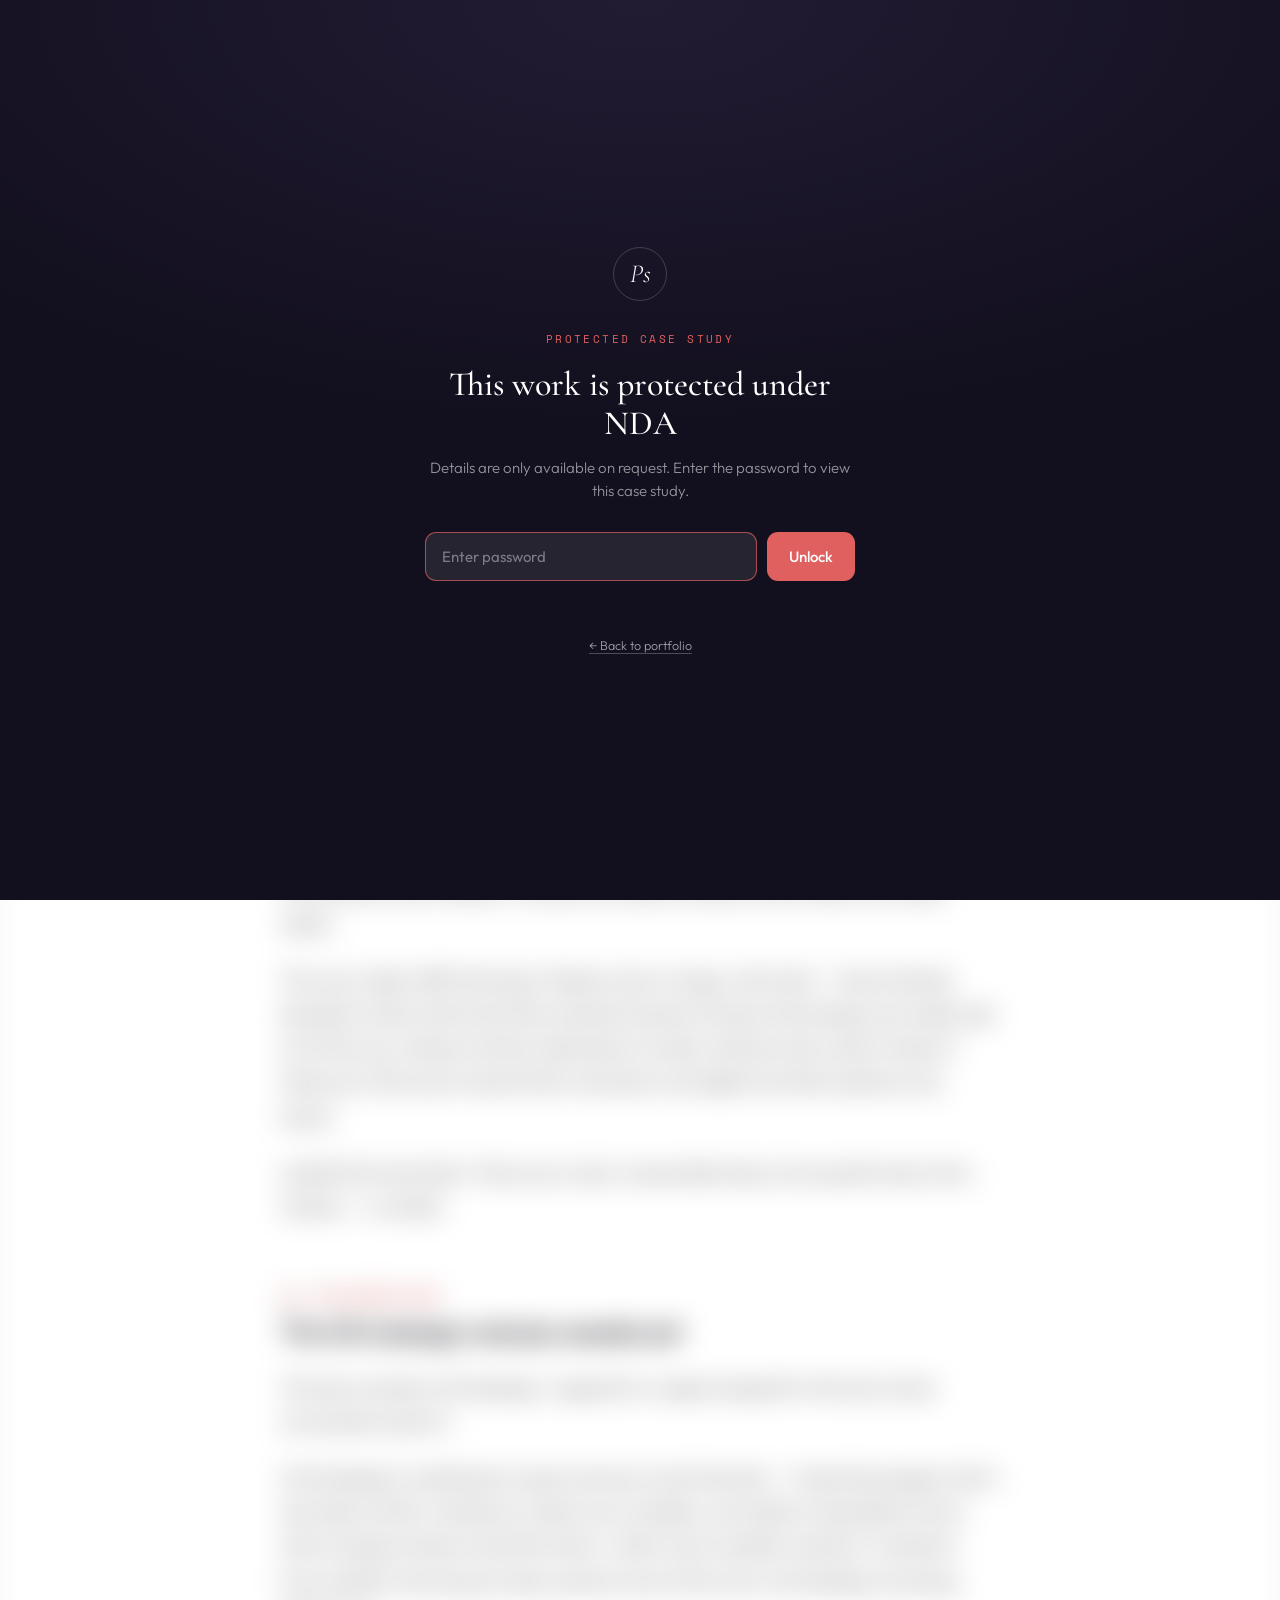
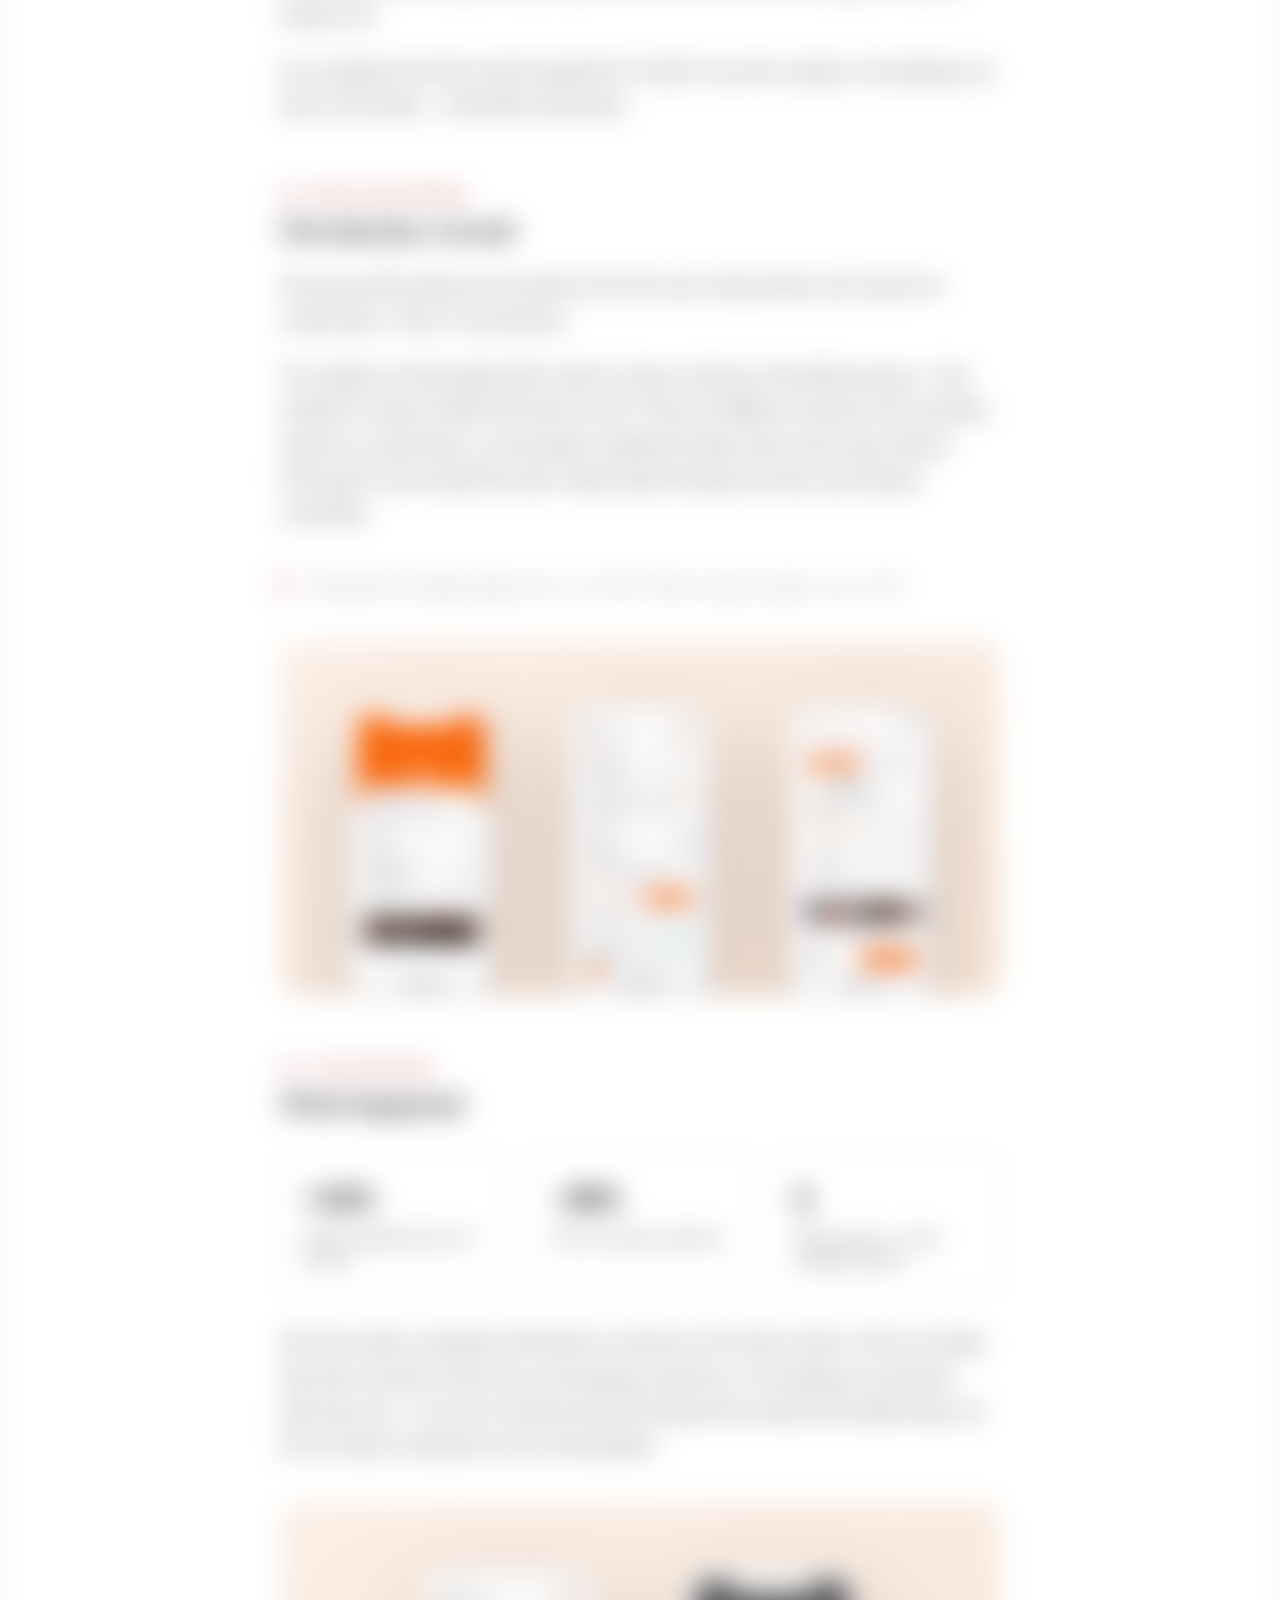
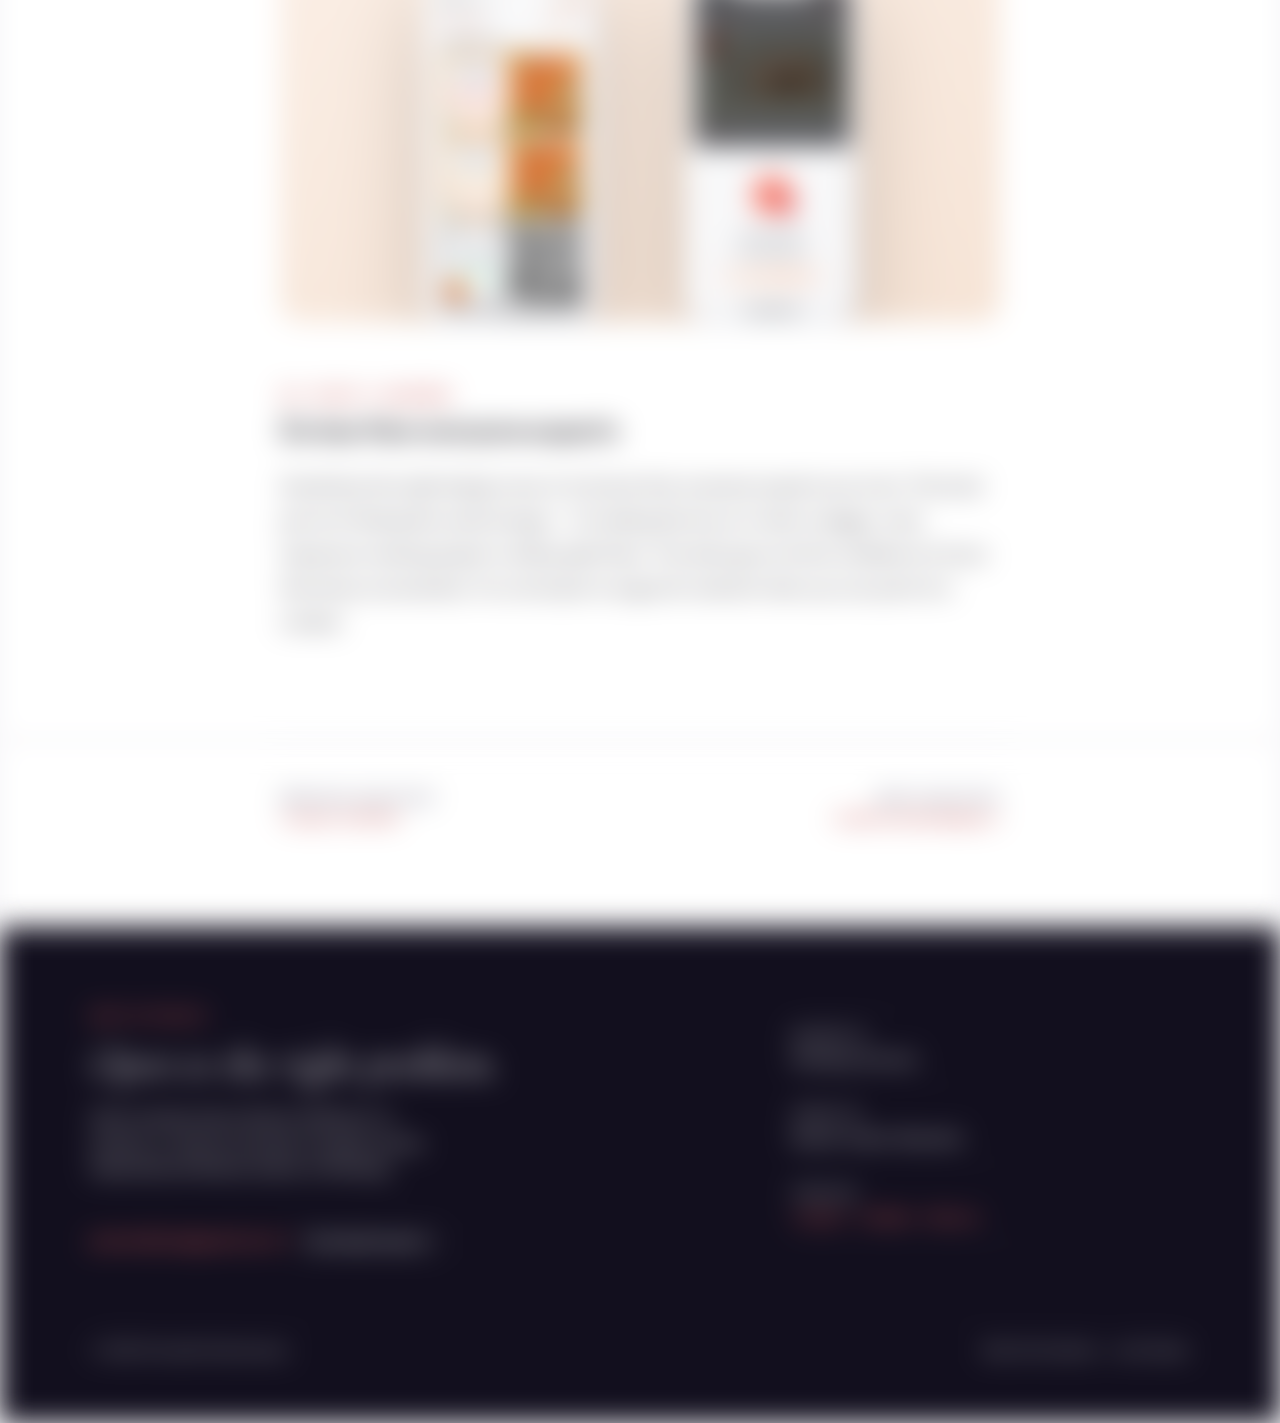
==== commit a6e32f51: "Add password gate to all three case study pages" ====
--- a/case-study-bbq.html
+++ b/case-study-bbq.html
@@ -8,6 +8,7 @@
 <link rel="preconnect" href="https://fonts.gstatic.com" crossorigin>
 <link href="https://fonts.googleapis.com/css2?family=Cormorant+Garamond:ital,wght@0,400;0,500;1,400;1,500&family=Outfit:wght@300;400;500;600&family=Space+Mono:wght@400;700&display=swap" rel="stylesheet">
 <link rel="stylesheet" href="style.css">
+<script src="gate.js"></script>
 </head>
 <body>
 <div class="scroll-bar"></div>
